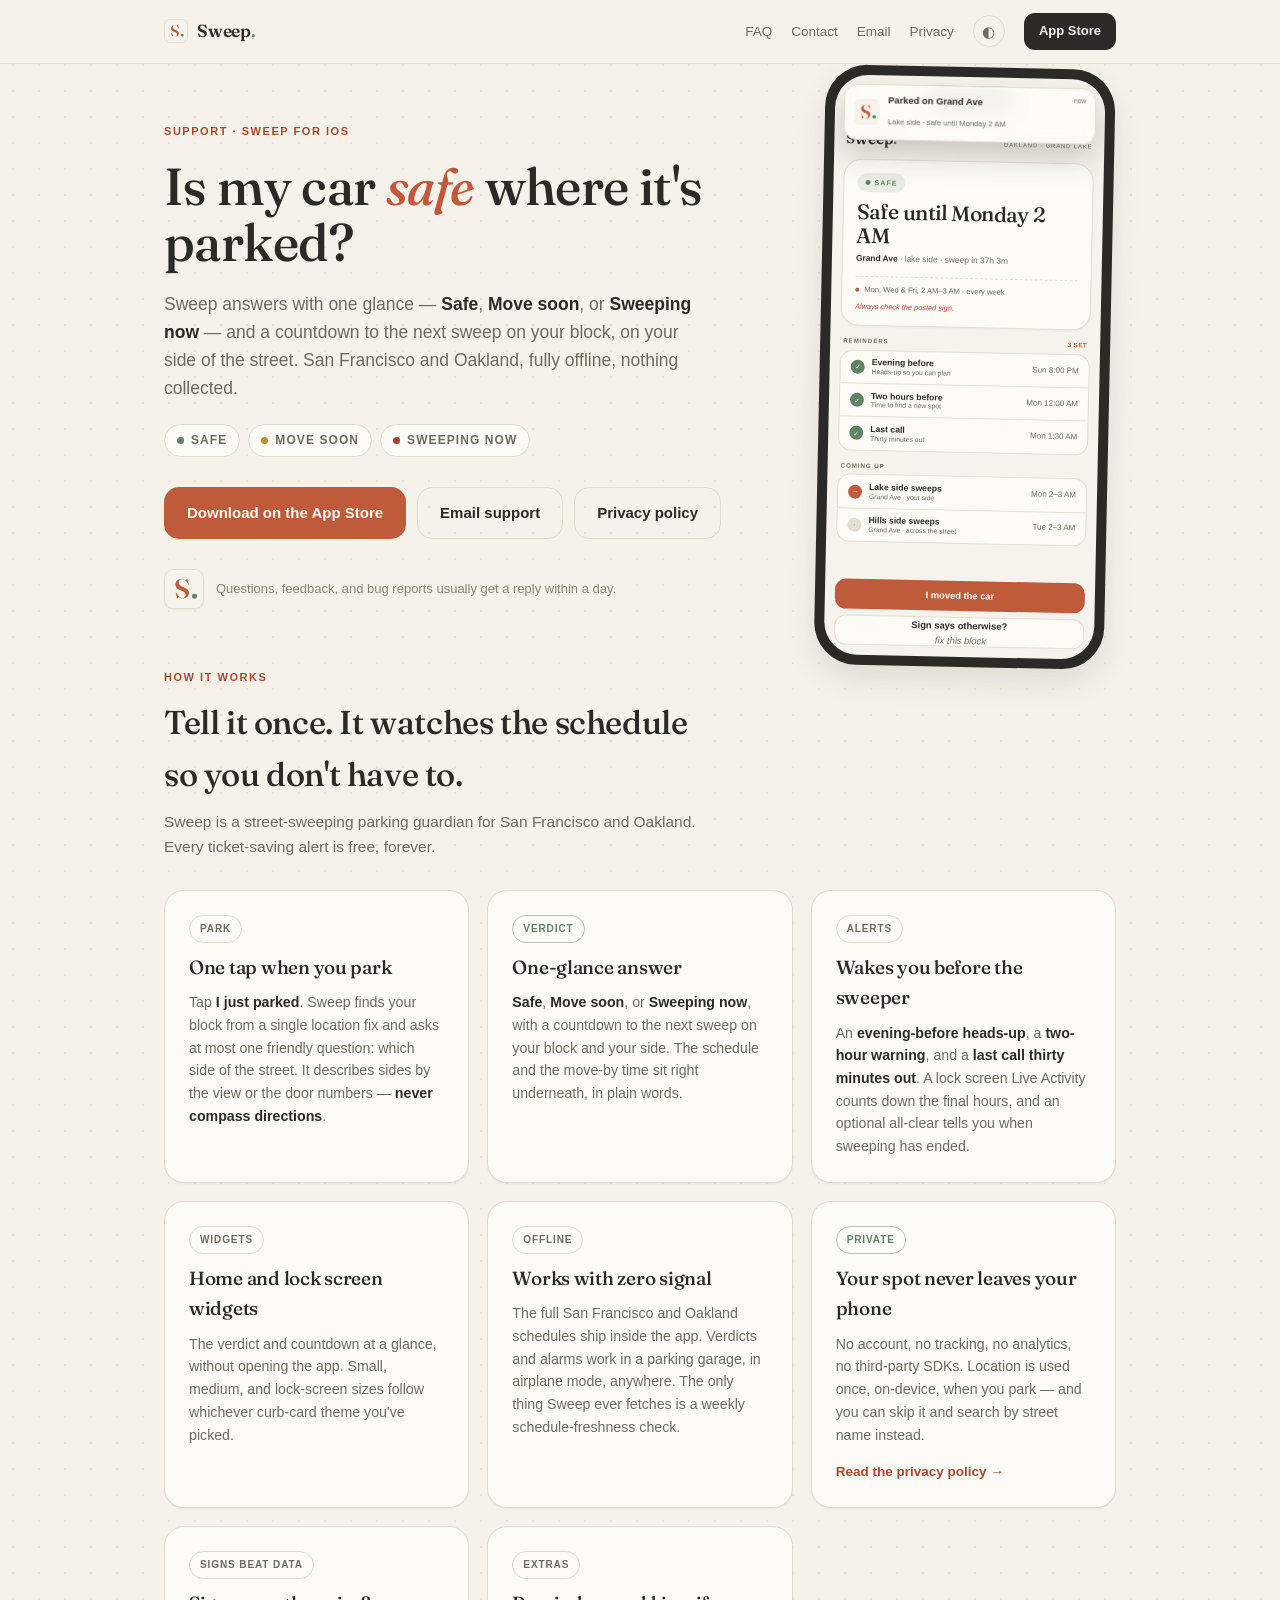
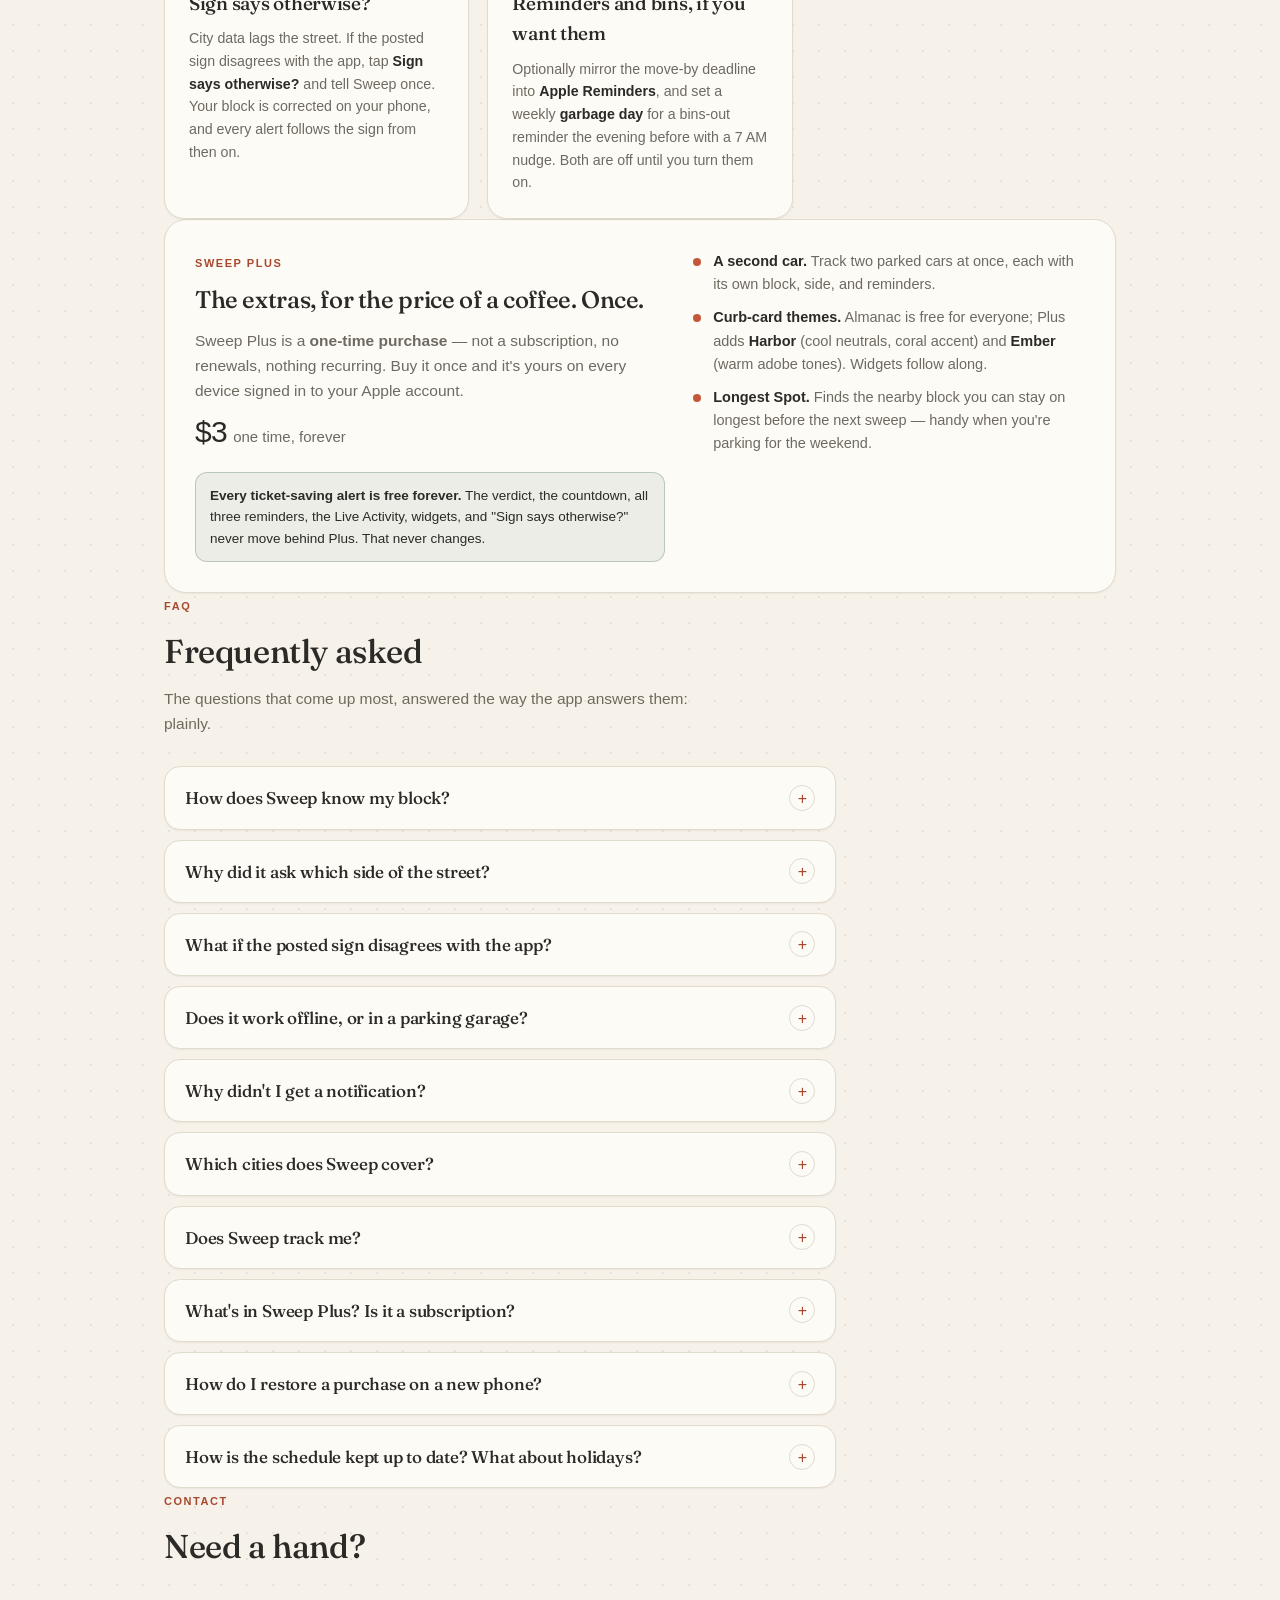
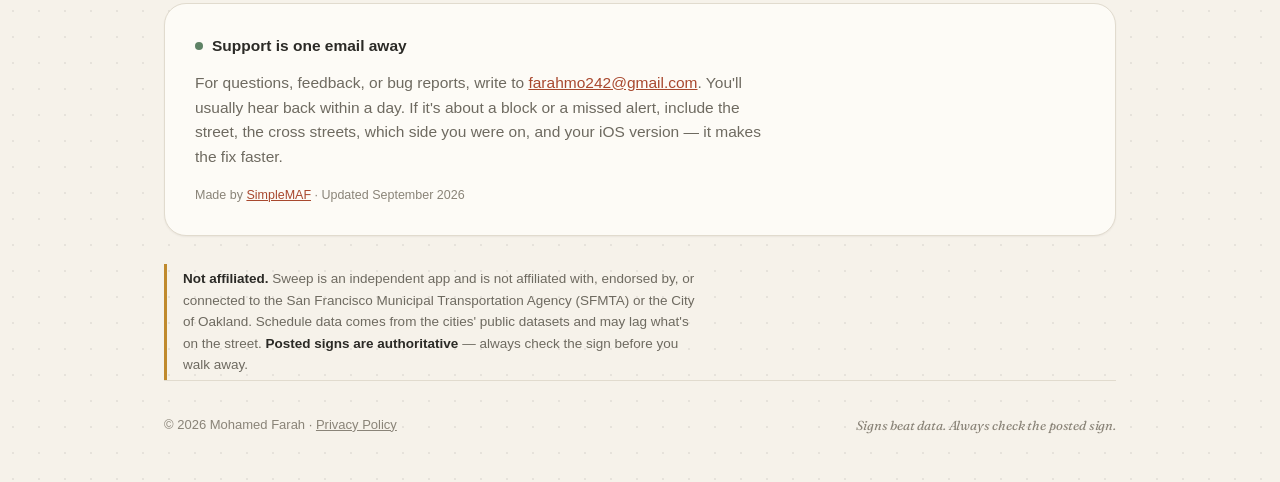
==== index.html @ 6b7958df "Sweep support + privacy site Co-Authored-By: Claude Fable 5.1 <noreply@anthropic.com>" ====
<!DOCTYPE html>
<html lang="en">
<head>
<meta charset="UTF-8">
<meta name="viewport" content="width=device-width, initial-scale=1.0">
<title>Sweep · Support</title>
<meta name="description" content="Support and FAQ for Sweep, the street-sweeping parking guardian for San Francisco and Oakland. One glance: Safe, Move soon, or Sweeping now. Fully offline, no data collected.">
<meta name="referrer" content="no-referrer">
<meta name="color-scheme" content="light dark">
<meta name="theme-color" content="#F6F2EA" media="(prefers-color-scheme: light)">
<meta name="theme-color" content="#1B1915" media="(prefers-color-scheme: dark)">
<meta property="og:title" content="Sweep · Support">
<meta property="og:description" content="Is my car safe where it's parked? Support and FAQ for the Sweep iOS app — street sweeping alarm for SF and Oakland.">
<meta property="og:type" content="website">
<link rel="icon" type="image/png" href="icon.png">
<link rel="apple-touch-icon" href="icon.png">
<link rel="preconnect" href="https://fonts.googleapis.com">
<link rel="preconnect" href="https://fonts.gstatic.com" crossorigin>
<link rel="stylesheet" href="https://fonts.googleapis.com/css2?family=Fraunces:ital,opsz,wght@0,9..144,400..600;1,9..144,400..600&display=swap">
<link rel="stylesheet" href="shared.css">
<link rel="stylesheet" href="phone.css">
<script src="shared.js" defer></script>
<script type="application/ld+json">
{
  "@context": "https://schema.org",
  "@type": "SoftwareApplication",
  "name": "Sweep — Street Sweeping Alarm",
  "applicationCategory": "NavigationApplication",
  "operatingSystem": "iOS",
  "offers": { "@type": "Offer", "price": "0", "priceCurrency": "USD" }
}
</script>
<!-- TODO: once the App Store listing is live, add its URL as "url" in the JSON-LD above
     and replace every href="#" marked data-todo="appstore" below. -->
</head>
<body>
<a class="skip" href="#faq">Skip to FAQ</a>
<nav aria-label="Site">
  <div class="nav-inner">
    <a class="nav-name serif" href="#top"><img src="icon.png" alt="" width="24" height="24"><span>Sweep<span class="dot">.</span></span></a>
    <div class="nav-links">
      <a href="#faq" class="collapse">FAQ</a>
      <a href="#contact" class="collapse">Contact</a>
      <a href="mailto:farahmo242@gmail.com" class="collapse">Email</a>
      <a href="privacy.html">Privacy</a>
      <button id="themeBtn" class="theme-btn" type="button" aria-label="Switch theme" title="Theme: follows your system"><span id="themeIcon" aria-hidden="true">◐</span></button>
      <!-- TODO: App Store URL not known yet -->
      <a class="nav-cta" href="#" data-todo="appstore" aria-disabled="true" title="App Store listing coming soon">App&nbsp;Store</a>
    </div>
  </div>
</nav>

<header class="wrap" id="top">
  <div class="hero-grid">
    <div>
      <span class="eyebrow">Support · Sweep for iOS</span>
      <h1 class="serif">Is my car <em>safe</em> where it's parked?</h1>
      <p class="lede">Sweep answers with one glance — <strong>Safe</strong>, <strong>Move soon</strong>, or <strong>Sweeping now</strong> — and a countdown to the next sweep on your block, on your side of the street. San Francisco and Oakland, fully offline, nothing collected.</p>
      <div class="verdicts" aria-label="The three verdicts">
        <span class="verdict safe">Safe</span>
        <span class="verdict soon">Move soon</span>
        <span class="verdict now">Sweeping now</span>
      </div>
      <div class="btn-row">
        <!-- TODO: App Store URL not known yet -->
        <a class="btn btn-clay" href="#" data-todo="appstore" aria-disabled="true" title="App Store listing coming soon">Download on the App&nbsp;Store</a>
        <a class="btn btn-ghost" href="mailto:farahmo242@gmail.com">Email support</a>
        <a class="btn btn-ghost" href="privacy.html">Privacy policy</a>
      </div>
      <div class="hero-note">
        <img src="icon.png" alt="Sweep app icon" width="40" height="40">
        <span>Questions, feedback, and bug reports usually get a reply within a day.</span>
      </div>
    </div>
    <div class="phone-slot">
      <div class="phone" aria-hidden="true">
        <div class="phone-notch"></div>
        <div class="phone-screen">
          <div class="sw-notif">
            <img src="icon.png" alt="" width="26" height="26">
            <div><b>Parked on Grand Ave</b><span>Lake side · safe until Monday 2 AM</span></div>
            <em>now</em>
          </div>

          <div class="sw-top">
            <b class="serif">Sweep<i>.</i></b>
            <span>OAKLAND · GRAND LAKE</span>
          </div>

          <div class="sw-card">
            <span class="sw-pill"><i></i>SAFE</span>
            <b class="serif sw-headline">Safe until Monday 2 AM</b>
            <span class="sw-where"><b>Grand Ave</b> · lake side · sweep in <span id="swCountdown">37h 3m</span></span>
            <span class="sw-sched">Mon, Wed &amp; Fri, 2 AM–3 AM · every week</span>
            <span class="sw-note">Always check the posted sign.</span>
          </div>

          <div class="sw-section">
            <div class="sw-section-head"><span>REMINDERS</span><em>3 SET</em></div>
            <div class="sw-rows">
              <div class="sw-row"><i class="sw-ic">✓</i><div class="sw-txt"><b>Evening before</b><span>Heads-up so you can plan</span></div><span class="sw-when">Sun 8:00 PM</span></div>
              <div class="sw-row"><i class="sw-ic">✓</i><div class="sw-txt"><b>Two hours before</b><span>Time to find a new spot</span></div><span class="sw-when">Mon 12:00 AM</span></div>
              <div class="sw-row"><i class="sw-ic">✓</i><div class="sw-txt"><b>Last call</b><span>Thirty minutes out</span></div><span class="sw-when">Mon 1:30 AM</span></div>
            </div>
          </div>

          <div class="sw-section">
            <div class="sw-section-head"><span>COMING UP</span></div>
            <div class="sw-rows">
              <div class="sw-row"><i class="sw-ic next">→</i><div class="sw-txt"><b>Lake side sweeps</b><span>Grand Ave · your side</span></div><span class="sw-when">Mon 2–3 AM</span></div>
              <div class="sw-row"><i class="sw-ic soft">·</i><div class="sw-txt"><b>Hills side sweeps</b><span>Grand Ave · across the street</span></div><span class="sw-when">Tue 2–3 AM</span></div>
            </div>
          </div>

          <div class="sw-actions">
            <span class="sw-btn fill">I moved the car</span>
            <span class="sw-btn ghost">Sign says otherwise?<i>fix this block</i></span>
          </div>
        </div>
      </div>
    </div>
  </div>
</header>

<!-- ================= FEATURES ================= -->
<section id="features" class="wrap">
  <div class="section-head" data-reveal>
    <span class="eyebrow">How it works</span>
    <h2 class="serif">Tell it once. It watches the schedule so you don't have to.</h2>
    <p>Sweep is a street-sweeping parking guardian for San Francisco and Oakland. Every ticket-saving alert is free, forever.</p>
  </div>
  <div class="grid" data-reveal-group>
    <div class="card">
      <span class="chip">Park</span>
      <h3 class="serif">One tap when you park</h3>
      <p>Tap <b>I just parked</b>. Sweep finds your block from a single location fix and asks at most one friendly question: which side of the street. It describes sides by the view or the door numbers — <b>never compass directions</b>.</p>
    </div>
    <div class="card">
      <span class="chip safe">Verdict</span>
      <h3 class="serif">One-glance answer</h3>
      <p><b>Safe</b>, <b>Move soon</b>, or <b>Sweeping now</b>, with a countdown to the next sweep on your block and your side. The schedule and the move-by time sit right underneath, in plain words.</p>
    </div>
    <div class="card">
      <span class="chip">Alerts</span>
      <h3 class="serif">Wakes you before the sweeper</h3>
      <p>An <b>evening-before heads-up</b>, a <b>two-hour warning</b>, and a <b>last call thirty minutes out</b>. A lock screen Live Activity counts down the final hours, and an optional all-clear tells you when sweeping has ended.</p>
    </div>
    <div class="card">
      <span class="chip">Widgets</span>
      <h3 class="serif">Home and lock screen widgets</h3>
      <p>The verdict and countdown at a glance, without opening the app. Small, medium, and lock-screen sizes follow whichever curb-card theme you've picked.</p>
    </div>
    <div class="card">
      <span class="chip">Offline</span>
      <h3 class="serif">Works with zero signal</h3>
      <p>The full San Francisco and Oakland schedules ship inside the app. Verdicts and alarms work in a parking garage, in airplane mode, anywhere. The only thing Sweep ever fetches is a weekly schedule-freshness check.</p>
    </div>
    <div class="card">
      <span class="chip safe">Private</span>
      <h3 class="serif">Your spot never leaves your phone</h3>
      <p>No account, no tracking, no analytics, no third-party SDKs. Location is used once, on-device, when you park — and you can skip it and search by street name instead.</p>
      <a class="applink" href="privacy.html">Read the privacy policy →</a>
    </div>
    <div class="card">
      <span class="chip">Signs beat data</span>
      <h3 class="serif">Sign says otherwise?</h3>
      <p>City data lags the street. If the posted sign disagrees with the app, tap <b>Sign says otherwise?</b> and tell Sweep once. Your block is corrected on your phone, and every alert follows the sign from then on.</p>
    </div>
    <div class="card">
      <span class="chip">Extras</span>
      <h3 class="serif">Reminders and bins, if you want them</h3>
      <p>Optionally mirror the move-by deadline into <b>Apple Reminders</b>, and set a weekly <b>garbage day</b> for a bins-out reminder the evening before with a 7 AM nudge. Both are off until you turn them on.</p>
    </div>
  </div>
</section>

<!-- ================= PLUS ================= -->
<section id="plus" class="wrap">
  <div class="panel plus" data-reveal>
    <div>
      <span class="eyebrow">Sweep Plus</span>
      <h3 class="serif">The extras, for the price of a coffee. Once.</h3>
      <p>Sweep Plus is a <b>one-time purchase</b> — not a subscription, no renewals, nothing recurring. Buy it once and it's yours on every device signed in to your Apple account.</p>
      <p class="price"><b>$3</b> one time, forever</p>
      <div class="free-note"><b>Every ticket-saving alert is free forever.</b> The verdict, the countdown, all three reminders, the Live Activity, widgets, and "Sign says otherwise?" never move behind Plus. That never changes.</div>
    </div>
    <ul>
      <li><span><b>A second car.</b> Track two parked cars at once, each with its own block, side, and reminders.</span></li>
      <li><span><b>Curb-card themes.</b> Almanac is free for everyone; Plus adds <b>Harbor</b> (cool neutrals, coral accent) and <b>Ember</b> (warm adobe tones). Widgets follow along.</span></li>
      <li><span><b>Longest Spot.</b> Finds the nearby block you can stay on longest before the next sweep — handy when you're parking for the weekend.</span></li>
    </ul>
  </div>
</section>

<!-- ================= FAQ ================= -->
<section id="faq" class="wrap">
  <div class="section-head" data-reveal>
    <span class="eyebrow">FAQ</span>
    <h2 class="serif">Frequently asked</h2>
    <p>The questions that come up most, answered the way the app answers them: plainly.</p>
  </div>
  <div class="faq-list" data-reveal-group>
    <details>
      <summary class="serif">How does Sweep know my block?</summary>
      <div class="answer">
        <p>When you tap <b>I just parked</b>, Sweep takes a single location fix and matches it against the city's street-sweeping map, which ships inside the app. It snaps you to the nearest block segment and works out which curb you're on. Nothing is sent anywhere; the matching happens on your phone.</p>
        <p>GPS can drift indoors or when Precise Location is off. If the block Sweep picked looks wrong, tap it to search by street name and door number instead — for example, <i>1935 Lakeshore Ave</i>.</p>
      </div>
    </details>
    <details>
      <summary class="serif">Why did it ask which side of the street?</summary>
      <div class="answer">
        <p>Because the two sides of a block often sweep on different days, and a location fix can't reliably tell a curb from the one across the street. When the sides differ, Sweep asks once — and it describes them by what you can see or by the door numbers ("Lake side · theater marquee up the street", "odd numbers"), never by compass directions. If both sides share a schedule, it doesn't ask at all.</p>
      </div>
    </details>
    <details>
      <summary class="serif">What if the posted sign disagrees with the app?</summary>
      <div class="answer">
        <p><b>Trust the sign.</b> Signs are what enforcement goes by, and they can change faster than the city's published data. Then tell Sweep: tap <b>Sign says otherwise?</b> on the verdict card, enter what the sign says, and <b>Save what the sign says</b>. Your block is corrected on your phone, alerts are rescheduled to match, and the correction sticks the next time you park there.</p>
        <p>If you can, email a photo of the sign and the cross streets to <a href="mailto:farahmo242@gmail.com">farahmo242@gmail.com</a> so the underlying data can be checked too.</p>
      </div>
    </details>
    <details>
      <summary class="serif">Does it work offline, or in a parking garage?</summary>
      <div class="answer">
        <p>Yes. The complete San Francisco and Oakland schedules are inside the app, and every verdict, countdown, and reminder is computed and scheduled locally. Airplane mode, no signal, underground — all fine. The one thing that needs a connection is finding your block from GPS, and a garage can defeat that; use the street-name search instead.</p>
      </div>
    </details>
    <details>
      <summary class="serif">Why didn't I get a notification?</summary>
      <div class="answer">
        <p>A few things to check, in order:</p>
        <ul>
          <li><b>Permission.</b> In iOS Settings → Notifications → Sweep, make sure Allow Notifications is on and alerts are set to show on the lock screen.</li>
          <li><b>Time Sensitive.</b> Sweep's warnings are marked Time Sensitive so they can break through Focus modes. That switch lives in the same Settings screen; if it's off, a Sleep or Do Not Disturb Focus will hold the alert until the Focus ends — which for a 2 AM sweep is too late.</li>
          <li><b>Focus modes.</b> If Time Sensitive is off and you'd rather keep it that way, add Sweep to the allowed apps of your Sleep Focus.</li>
          <li><b>The reminder itself.</b> In Sweep → Settings → Reminders, each alert (evening before, two hours, thirty minutes, all clear) has its own toggle.</li>
          <li><b>You moved the car.</b> Tapping <b>I moved the car</b> cancels every pending alert for that spot, as it should.</li>
        </ul>
        <p>If all of that looks right and an alert still didn't fire, email the date, the block, and your iOS version — that combination usually pins it down.</p>
      </div>
    </details>
    <details>
      <summary class="serif">Which cities does Sweep cover?</summary>
      <div class="answer">
        <p><b>San Francisco</b> (SFMTA street-sweeping schedule data) and <b>Oakland</b> (City of Oakland GIS). Switch cities in Sweep → Settings → City; switching clears the current parked spot. Other Bay Area cities publish their sweeping data in very different shapes, so they're evaluated one at a time — if you'd like yours next, say so by email.</p>
      </div>
    </details>
    <details>
      <summary class="serif">Does Sweep track me?</summary>
      <div class="answer">
        <p>No. Location is read once, when you park, and only to find the block. Sweep doesn't run location in the background, keeps no history, and has no account, analytics, or third-party SDKs. The only network request the app ever makes is a weekly check for a fresher schedule file — a request that carries no identifier and no location. Your parked spot never leaves the phone.</p>
        <a class="applink" href="privacy.html">Read the full privacy policy →</a>
      </div>
    </details>
    <details>
      <summary class="serif">What's in Sweep Plus? Is it a subscription?</summary>
      <div class="answer">
        <p><b>Not a subscription.</b> Sweep Plus is a single $3 purchase that unlocks a second car, the Harbor and Ember curb-card themes, and Longest Spot. Everything that saves you a ticket — the verdict, the countdown, all reminders, the Live Activity, widgets, and sign corrections — is free for everyone and always will be.</p>
      </div>
    </details>
    <details>
      <summary class="serif">How do I restore a purchase on a new phone?</summary>
      <div class="answer">
        <p>Sign in to the same Apple account you bought Plus with, then open Sweep → Settings → Sweep Plus → <b>Restore purchases</b>. Apple confirms the purchase and Plus unlocks on the spot. Because it's a non-consumable purchase, it also works on any other device on the same Apple account, including with Family Sharing if you've enabled it for the app.</p>
      </div>
    </details>
    <details>
      <summary class="serif">How is the schedule kept up to date? What about holidays?</summary>
      <div class="answer">
        <p>The schedules are rebuilt from the cities' published data every week. Sweep checks about once a week for a fresher copy, downloads it in the background, verifies it, and reschedules your reminders if anything changed. You can see the date of the data you're running under Sweep → Settings → About the data.</p>
        <p><b>Holidays</b> are handled per city, because the rules differ: San Francisco suspends sweeping only on New Year's Day, Thanksgiving, and Christmas, while Oakland suspends on all observed city holidays. Sweep folds those into the countdown so a holiday week doesn't wake you for a sweep that isn't happening. Holiday calendars are reviewed yearly — and as always, the posted sign and any temporary "no parking" notices win.</p>
      </div>
    </details>
  </div>
</section>

<!-- ================= CONTACT ================= -->
<section id="contact" class="wrap">
  <div class="section-head" data-reveal>
    <span class="eyebrow">Contact</span>
    <h2 class="serif">Need a hand?</h2>
  </div>
  <div class="panel" data-reveal>
    <p><span class="pulse"></span><b>Support is one email away</b></p>
    <p style="color:var(--ink2); max-width:68ch; margin-top:12px">For questions, feedback, or bug reports, write to <a href="mailto:farahmo242@gmail.com">farahmo242@gmail.com</a>. You'll usually hear back within a day. If it's about a block or a missed alert, include the street, the cross streets, which side you were on, and your iOS version — it makes the fix faster.</p>
    <p class="stamp">Made by <a href="https://simplemaf.com">SimpleMAF</a> · Updated September 2026</p>
  </div>
  <div class="disclaimer" data-reveal style="margin-top:28px">
    <b>Not affiliated.</b> Sweep is an independent app and is not affiliated with, endorsed by, or connected to the San Francisco Municipal Transportation Agency (SFMTA) or the City of Oakland. Schedule data comes from the cities' public datasets and may lag what's on the street. <b>Posted signs are authoritative</b> — always check the sign before you walk away.
  </div>
</section>

<div class="wrap">
  <footer>
    <span>© 2026 Mohamed Farah · <a href="privacy.html">Privacy Policy</a></span>
    <span class="serif" style="font-style:italic">Signs beat data. Always check the posted sign.</span>
  </footer>
</div>
</body>
</html>
---- shared.css ----
/* ==========================================================
   Sweep support site — design tokens lifted from the app's
   Almanac theme (SweepTheme.swift / Tokens.swift).
   clay = sole accent, safe = sage green, amber = move soon,
   rust = sweeping now. Display face is Fraunces, like the app.
   ========================================================== */
:root, :root[data-theme="light"] {
  --paper:       #F6F2EA;
  --paper-deep:  #EEE8DC;
  --card:        #FDFBF6;
  --well:        #F0EBE1;
  --well-warm:   #E9E2D4;
  --ink:         #2B2A26;
  --ink2:        #6E6A60;
  --ink3:        #8A8478;
  --hairline:    #E1DBCE;
  --clay:        #C4573A;
  --clay-fill:   #BF5B3B;
  --clay-deep:   #A8482E;
  --safe:        #5E8265;
  --amber:       #C08A2D;
  --rust:        #A8402F;
  --on-clay:     #FFF8F2;
  --shadow:      0 1px 2px rgba(43,42,38,.06);
  --shadow-lift: 0 14px 30px rgba(43,42,38,.11);
}
@media (prefers-color-scheme: dark) {
  :root:not([data-theme="light"]) {
    --paper:       #1B1915;
    --paper-deep:  #14120F;
    --card:        #26221B;
    --well:        #211E18;
    --well-warm:   #2E2921;
    --ink:         #EAE4D6;
    --ink2:        #A69E8E;
    --ink3:        #8C8476;
    --hairline:    #3B362C;
    --clay:        #D1704E;
    --clay-fill:   #C9684A;
    --clay-deep:   #E08A6A;
    --safe:        #83AC8A;
    --amber:       #D5A34A;
    --rust:        #CE5B47;
    --on-clay:     #1B1915;
    --shadow:      0 1px 2px rgba(0,0,0,.3);
    --shadow-lift: 0 18px 34px rgba(0,0,0,.4);
  }
}
:root[data-theme="dark"] {
  --paper:       #1B1915;
  --paper-deep:  #14120F;
  --card:        #26221B;
  --well:        #211E18;
  --well-warm:   #2E2921;
  --ink:         #EAE4D6;
  --ink2:        #A69E8E;
  --ink3:        #8C8476;
  --hairline:    #3B362C;
  --clay:        #D1704E;
  --clay-fill:   #C9684A;
  --clay-deep:   #E08A6A;
  --safe:        #83AC8A;
  --amber:       #D5A34A;
  --rust:        #CE5B47;
  --on-clay:     #1B1915;
  --shadow:      0 1px 2px rgba(0,0,0,.3);
  --shadow-lift: 0 18px 34px rgba(0,0,0,.4);
}

*, *::before, *::after { margin: 0; padding: 0; box-sizing: border-box; }
[hidden] { display: none !important; }
html { scroll-behavior: smooth; -webkit-text-size-adjust: 100%; scroll-padding-top: 74px; }
body {
  background: var(--paper); color: var(--ink);
  background-image: radial-gradient(color-mix(in srgb, var(--ink) 8%, transparent) 1px, transparent 1.4px);
  background-size: 26px 26px;
  font-family: -apple-system, BlinkMacSystemFont, "SF Pro Text", "Segoe UI", Roboto, sans-serif;
  font-size: 15.5px; line-height: 1.6;
  -webkit-font-smoothing: antialiased; overflow-x: hidden;
}
.serif {
  font-family: "Fraunces", "Iowan Old Style", "New York", ui-serif, Georgia, "Times New Roman", serif;
  font-optical-sizing: auto;
  letter-spacing: -0.012em;
}
.mono {
  font-family: ui-monospace, "SF Mono", SFMono-Regular, Menlo, Consolas, monospace;
  font-size: .88em; letter-spacing: -0.01em;
}
.wrap { max-width: 1000px; margin: 0 auto; padding: 0 24px; }
a { color: inherit; }
img { max-width: 100%; display: block; }
:focus-visible { outline: 2px solid var(--clay); outline-offset: 3px; border-radius: 6px; }
.skip {
  position: absolute; left: 12px; top: -60px; z-index: 100;
  background: var(--ink); color: var(--paper); padding: 8px 14px;
  border-radius: 10px; font-size: 13.5px; text-decoration: none;
}
.skip:focus { top: 12px; }

.eyebrow {
  display: inline-block; font-size: 11px; font-weight: 600;
  letter-spacing: .14em; text-transform: uppercase; color: var(--clay-deep);
}

/* ================= Nav ================= */
nav {
  position: sticky; top: 0; z-index: 60;
  background: color-mix(in srgb, var(--paper) 86%, transparent);
  backdrop-filter: saturate(180%) blur(14px);
  -webkit-backdrop-filter: saturate(180%) blur(14px);
  border-bottom: 1px solid var(--hairline);
}
.nav-inner {
  display: flex; align-items: center; justify-content: space-between; gap: 16px;
  max-width: 1000px; margin: 0 auto; padding: 13px 24px;
}
.nav-name {
  display: inline-flex; align-items: center; gap: 9px;
  font-weight: 600; font-size: 17.5px; text-decoration: none; white-space: nowrap;
}
.nav-name img { width: 24px; height: 24px; border-radius: 6px; border: 1px solid var(--hairline); }
.nav-name .dot { color: var(--safe); }
.nav-links { display: flex; gap: 19px; align-items: center; }
.nav-links a {
  text-decoration: none; font-size: 13.5px; color: var(--ink2);
  transition: color .2s ease; white-space: nowrap;
}
.nav-links a:hover { color: var(--clay-deep); }
.nav-cta {
  font-size: 13px !important; font-weight: 600;
  color: var(--paper) !important; background: var(--ink);
  padding: 8px 15px; border-radius: 11px;
}
.nav-cta:hover { color: var(--paper) !important; opacity: .88; }
.theme-btn {
  display: grid; place-items: center;
  width: 32px; height: 32px; padding: 0; flex-shrink: 0;
  font-family: inherit; font-size: 15px; line-height: 1; cursor: pointer;
  color: var(--ink2); background: transparent;
  border: 1px solid var(--hairline); border-radius: 999px;
  transition: color .2s ease, border-color .2s ease;
}
.theme-btn:hover { color: var(--clay-deep); border-color: var(--ink3); }
@media (max-width: 640px) { .nav-links a.collapse { display: none; } }
@media (max-width: 480px) {
  .nav-inner { padding: 11px 14px; gap: 8px; }
  .nav-links { gap: 11px; }
  .nav-name { font-size: 15.5px; }
  .nav-cta { padding: 7px 12px; }
}

/* ================= Hero ================= */
header { padding: 64px 0 56px; }
h1 {
  font-size: clamp(33px, 5.6vw, 52px);
  font-weight: 500; line-height: 1.07; letter-spacing: -0.022em;
  margin: 16px 0 20px; max-width: 20ch;
}
h1 em { font-style: italic; color: var(--clay); }
.lede { font-size: 17.5px; color: var(--ink2); max-width: 56ch; }
.lede strong { color: var(--ink); font-weight: 600; }
.btn-row { display: flex; gap: 11px; flex-wrap: wrap; margin-top: 30px; }
.btn {
  display: inline-flex; align-items: center; justify-content: center; gap: 8px;
  padding: 13px 22px; border-radius: 15px;
  font-size: 15px; font-weight: 600; text-decoration: none;
  border: 1px solid transparent; cursor: pointer; font-family: inherit;
  transition: transform .18s ease, opacity .18s ease, border-color .18s ease;
}
.btn:active { transform: scale(.975); }
.btn-primary { background: var(--ink); color: var(--paper); }
.btn-primary:hover { opacity: .89; }
.btn-clay { background: var(--clay-fill); color: var(--on-clay); }
.btn-clay:hover { opacity: .91; }
.btn-ghost { border-color: var(--hairline); color: var(--ink); background: transparent; }
.btn-ghost:hover { border-color: var(--ink3); }
.btn-sm { padding: 10px 17px; font-size: 13.5px; border-radius: 12px; }
@media (max-width: 480px) { .btn-row .btn { flex: 1 1 100%; } }

.hero-note { display: flex; align-items: center; gap: 12px; margin-top: 30px; }
.hero-note img {
  width: 40px; height: 40px; border-radius: 9.5px;
  border: 1px solid var(--hairline); box-shadow: var(--shadow);
}
.hero-note span { font-size: 13px; color: var(--ink3); }

/* verdict legend under the lede */
.verdicts { display: flex; flex-wrap: wrap; gap: 8px; margin-top: 22px; }
.verdict {
  display: inline-flex; align-items: center; gap: 7px;
  font-size: 12px; font-weight: 700; letter-spacing: .09em; text-transform: uppercase;
  padding: 6px 12px; border-radius: 999px;
  border: 1px solid var(--hairline); background: var(--card); color: var(--ink2);
}
.verdict::before { content: ""; width: 7px; height: 7px; border-radius: 50%; background: var(--c, var(--ink3)); }
.verdict.safe { --c: var(--safe); }
.verdict.soon { --c: var(--amber); }
.verdict.now  { --c: var(--rust); }

/* ================= Sections ================= */
section { padding: 0 0 84px; scroll-margin-top: 68px; }
.section-head { margin-bottom: 30px; max-width: 64ch; }
h2 { font-size: clamp(25px, 3.7vw, 33px); font-weight: 500; letter-spacing: -0.018em; margin-top: 7px; }
.section-head p { color: var(--ink2); margin-top: 9px; }

/* ================= Cards ================= */
.grid { display: grid; grid-template-columns: repeat(auto-fit, minmax(288px, 1fr)); gap: 18px; }
.card {
  background: var(--card); border: 1px solid var(--hairline);
  border-radius: 20px; padding: 24px; box-shadow: var(--shadow);
  display: flex; flex-direction: column; gap: 9px;
  transition: transform .25s ease, box-shadow .25s ease;
}
.card:hover { transform: translateY(-3px); box-shadow: var(--shadow-lift); }
.card h3 { font-size: 19px; font-weight: 500; letter-spacing: -0.014em; }
.card p { font-size: 14.2px; color: var(--ink2); flex: 1; }
.card p b, .card p strong { color: var(--ink); font-weight: 600; }
.card .applink {
  font-size: 13.5px; font-weight: 600; color: var(--clay-deep);
  text-decoration: none; margin-top: 6px; display: inline-block;
}
.card .applink:hover { text-decoration: underline; }
.chip {
  font-size: 10px; font-weight: 700; letter-spacing: .09em; text-transform: uppercase;
  padding: 5px 10px; border-radius: 999px; align-self: flex-start;
  border: 1px solid var(--hairline); color: var(--ink2); white-space: nowrap;
}
.chip.safe { color: var(--safe); border-color: color-mix(in srgb, var(--safe) 45%, transparent); }
.chip.clay { color: var(--clay-deep); border-color: color-mix(in srgb, var(--clay) 45%, transparent); }

/* ================= FAQ (disclosure list) ================= */
.faq-list { display: flex; flex-direction: column; gap: 10px; max-width: 78ch; }
.faq-list details {
  background: var(--card); border: 1px solid var(--hairline);
  border-radius: 16px; box-shadow: var(--shadow);
}
.faq-list details[open] { box-shadow: var(--shadow-lift); }
.faq-list summary {
  list-style: none; cursor: pointer; display: flex; align-items: center; gap: 14px;
  padding: 17px 20px; font-size: 17px; font-weight: 500; letter-spacing: -0.012em;
}
.faq-list summary::-webkit-details-marker { display: none; }
.faq-list summary::after {
  content: "+"; margin-left: auto; flex-shrink: 0;
  width: 26px; height: 26px; border-radius: 50%; display: grid; place-items: center;
  border: 1px solid var(--hairline); color: var(--clay-deep);
  font-family: -apple-system, BlinkMacSystemFont, sans-serif; font-size: 16px; font-weight: 500;
  transition: transform .25s ease;
}
.faq-list details[open] summary::after { transform: rotate(45deg); }
.faq-list summary:hover { color: var(--clay-deep); }
.faq-list summary:focus-visible { outline-offset: -3px; border-radius: 16px; }
.faq-list .answer { padding: 0 20px 20px; color: var(--ink2); font-size: 14.6px; }
.faq-list .answer p + p { margin-top: 10px; }
.faq-list .answer b, .faq-list .answer strong { color: var(--ink); font-weight: 600; }
.faq-list .answer a { color: var(--clay-deep); text-decoration: none; }
.faq-list .answer a:hover { text-decoration: underline; }
.faq-list .answer .applink {
  display: inline-block; margin-top: 10px; font-size: 13.5px; font-weight: 600; color: var(--clay-deep);
}
.faq-list .answer ul { padding-left: 20px; margin-top: 8px; }
.faq-list .answer li + li { margin-top: 4px; }

/* ================= Panel ================= */
.panel {
  background: var(--card); border: 1px solid var(--hairline);
  border-radius: 22px; padding: 30px; box-shadow: var(--shadow);
}
.panel a { color: var(--clay-deep); }
.pulse {
  display: inline-block; width: 8px; height: 8px; border-radius: 50%;
  background: var(--safe); margin-right: 9px; vertical-align: 1px;
  animation: breathe 4s ease-in-out infinite;
}
@keyframes breathe { 0%,100% { opacity: 1 } 50% { opacity: .3 } }
.stamp { margin-top: 15px; font-size: 12.5px; color: var(--ink3); }
.stamp a { color: var(--clay-deep); }

/* Plus panel */
.plus { display: grid; grid-template-columns: 1.2fr 1fr; gap: 28px; align-items: start; }
.plus h3 { font-size: 24px; font-weight: 500; letter-spacing: -0.016em; margin: 6px 0 10px; }
.plus p { color: var(--ink2); }
.plus ul { list-style: none; display: flex; flex-direction: column; gap: 10px; }
.plus li { display: flex; gap: 12px; align-items: flex-start; font-size: 14.5px; color: var(--ink2); }
.plus li b { color: var(--ink); font-weight: 600; }
.plus li::before {
  content: ""; flex-shrink: 0; width: 8px; height: 8px; border-radius: 50%;
  background: var(--clay); margin-top: 8px;
}
.price {
  display: inline-flex; align-items: baseline; gap: 6px; margin-top: 4px;
  font-size: 15px; color: var(--ink2);
}
.price b { font-size: 30px; font-weight: 500; color: var(--ink); letter-spacing: -0.02em; }
.free-note {
  margin-top: 16px; padding: 12px 14px; border-radius: 12px;
  background: color-mix(in srgb, var(--safe) 11%, transparent);
  border: 1px solid color-mix(in srgb, var(--safe) 35%, transparent);
  font-size: 13.5px; color: var(--ink);
}
@media (max-width: 720px) { .plus { grid-template-columns: 1fr; } }

/* disclaimer strip */
.disclaimer {
  border-left: 3px solid var(--amber); padding: 4px 0 4px 16px;
  font-size: 13.5px; color: var(--ink2); max-width: 72ch;
}
.disclaimer b { color: var(--ink); }

/* ================= Prose (privacy page) ================= */
.prose { max-width: 68ch; }
.prose h2 { font-size: 21px; margin: 34px 0 10px; }
.prose p, .prose li { color: var(--ink2); margin-bottom: 14px; }
.prose p b, .prose p strong { color: var(--ink); }
.prose ul { padding-left: 22px; }
.prose a { color: var(--clay-deep); text-decoration: none; }
.prose a:hover { text-decoration: underline; }
.updated { color: var(--ink3); font-size: 13px; margin-bottom: 26px; }
.summary-box {
  background: var(--card); border: 1px solid var(--hairline); border-radius: 18px;
  padding: 20px 22px; margin-top: 8px; box-shadow: var(--shadow);
}
.summary-box ul { list-style: none; padding: 0; display: grid; gap: 8px; }
.summary-box li { display: flex; gap: 10px; align-items: flex-start; margin: 0; font-size: 14.5px; }
.summary-box li::before { content: "✓"; color: var(--safe); font-weight: 700; flex-shrink: 0; }

/* ================= Footer ================= */
footer {
  border-top: 1px solid var(--hairline); padding: 34px 0 46px;
  display: flex; justify-content: space-between; align-items: center;
  gap: 12px; flex-wrap: wrap; font-size: 13px; color: var(--ink3);
}
footer a { color: var(--ink3); }
footer a:hover { color: var(--clay-deep); }

/* ================= Hero entrance ================= */
@keyframes rise { from { opacity: 0; transform: translateY(24px); } }
html.js header .eyebrow   { animation: rise .7s cubic-bezier(.16,1,.3,1) backwards .05s; }
html.js header h1         { animation: rise .8s cubic-bezier(.16,1,.3,1) backwards .14s; }
html.js header .lede      { animation: rise .8s cubic-bezier(.16,1,.3,1) backwards .24s; }
html.js header .verdicts  { animation: rise .8s cubic-bezier(.16,1,.3,1) backwards .3s; }
html.js header .btn-row   { animation: rise .8s cubic-bezier(.16,1,.3,1) backwards .34s; }
html.js header .hero-note { animation: rise .8s cubic-bezier(.16,1,.3,1) backwards .44s; }
html.js header .phone-slot{ animation: rise .9s cubic-bezier(.16,1,.3,1) backwards .3s; }
@media (prefers-reduced-motion: reduce) { html.js header * { animation: none !important; } }

/* ================= Scroll reveals ================= */
html.js [data-reveal] {
  opacity: 0; transform: translateY(26px);
  transition: opacity .8s cubic-bezier(.16, 1, .3, 1) var(--reveal-delay, 0ms),
              transform .8s cubic-bezier(.16, 1, .3, 1) var(--reveal-delay, 0ms);
}
html.js [data-reveal].in { opacity: 1; transform: none; }
@media (prefers-reduced-motion: reduce) {
  html.js [data-reveal] { opacity: 1; transform: none; transition: none; }
  html { scroll-behavior: auto; }
  *, *::before, *::after { animation-duration: .001ms !important; transition-duration: .001ms !important; }
}

@media (max-width: 560px) {
  header { padding: 48px 0 40px; }
  section { padding: 0 0 64px; }
}
---- phone.css ----
/* ==========================================================
   The Sweep phone: the verdict card from the App Store shot,
   laid out at a fixed 290x600 design size and scaled to its
   slot via --phone-scale (set by JS). Always the app's own
   Almanac palette, independent of the site theme.
   ========================================================== */
.phone-slot {
  position: relative; justify-self: end;
  width: calc(290px * var(--phone-scale, 1));
  height: calc(600px * var(--phone-scale, 1));
}
.phone {
  width: 290px; height: 600px; position: absolute; top: 0; left: 0;
  transform: scale(var(--phone-scale, 1)) rotate(1.2deg);
  transform-origin: top left;
  background: #2C2A25; border-radius: 42px; padding: 10px;
  box-shadow: var(--shadow-lift);
}
.phone-notch {
  position: absolute; top: 22px; left: 50%; transform: translateX(-50%);
  width: 84px; height: 24px; border-radius: 999px; background: #0F0F12; z-index: 3;
}
.phone-screen {
  --sw-paper: #F6F3EC; --sw-card: #FDFBF6; --sw-ink: #2C2A25; --sw-sub: #6E6A60;
  --sw-line: #E4DFD3; --sw-clay: #BF5B3B; --sw-sage: #5F8464; --sw-amber: #C08A2D;
  --sw-rust: #A8402F;
  position: relative; width: 100%; height: 100%; overflow: hidden;
  border-radius: 33px; background: var(--sw-paper); color: var(--sw-ink);
  display: flex; flex-direction: column; padding: 50px 10px 10px;
  font-family: -apple-system, BlinkMacSystemFont, "SF Pro Text", "Segoe UI", Roboto, sans-serif;
}
.phone-screen > * { flex: none; }
.phone-screen .serif { font-family: "Fraunces", "Iowan Old Style", "New York", ui-serif, Georgia, serif; }

.sw-top {
  display: flex; justify-content: space-between; align-items: baseline;
  padding: 2px 2px 8px;
}
.sw-top b { font-size: 15px; font-weight: 600; letter-spacing: -.01em; white-space: nowrap; }
.sw-top b i { color: var(--sw-sage); font-style: normal; }
.sw-top span { font-size: 5.8px; letter-spacing: .16em; color: var(--sw-sub); white-space: nowrap; }

/* the verdict card */
.sw-card {
  background: var(--sw-card); border: 1px solid var(--sw-line); border-radius: 18px;
  padding: 13px 13px 12px; box-shadow: 0 1px 2px rgba(44,42,37,.05);
  display: flex; flex-direction: column; gap: 5px;
}
.sw-pill {
  align-self: flex-start; display: inline-flex; align-items: center; gap: 4px;
  font-size: 7px; font-weight: 800; letter-spacing: .16em;
  padding: 4px 8px; border-radius: 999px;
  color: var(--sw-sage); background: color-mix(in srgb, var(--sw-sage) 13%, transparent);
}
.sw-pill i {
  width: 5px; height: 5px; border-radius: 50%; background: var(--sw-sage); font-style: normal;
  animation: breathe 4s ease-in-out infinite;
}
.sw-headline { font-size: 21px; font-weight: 500; line-height: 1.12; letter-spacing: -.02em; margin-top: 3px; }
.sw-where { font-size: 8.4px; color: var(--sw-sub); }
.sw-where b { color: var(--sw-ink); font-weight: 600; }
.sw-sched {
  margin-top: 5px; padding-top: 7px; border-top: 1px dashed var(--sw-line);
  font-size: 7.6px; color: var(--sw-sub);
  display: flex; align-items: center; gap: 5px;
}
.sw-sched::before { content: ""; width: 4px; height: 4px; border-radius: 50%; background: var(--sw-clay); }
.sw-note { font-size: 7.4px; font-style: italic; color: var(--sw-rust); }

/* reminders + coming up */
.sw-section { margin-top: 10px; }
.sw-section-head {
  display: flex; justify-content: space-between; align-items: baseline;
  padding: 0 3px 4px;
}
.sw-section-head span { font-size: 6.2px; font-weight: 700; letter-spacing: .15em; color: var(--sw-sub); }
.sw-section-head em { font-size: 6.4px; font-style: normal; color: var(--sw-clay); font-weight: 700; letter-spacing: .06em; }
.sw-rows { background: var(--sw-card); border: 1px solid var(--sw-line); border-radius: 13px; overflow: hidden; }
.sw-row { display: flex; align-items: center; gap: 7px; padding: 6.5px 10px; }
.sw-row + .sw-row { border-top: 1px solid var(--sw-line); }
.sw-row .sw-ic {
  width: 14px; height: 14px; border-radius: 50%; flex-shrink: 0;
  display: grid; place-items: center; font-size: 7px; font-style: normal;
  color: var(--sw-card); background: var(--sw-sage);
}
.sw-row .sw-ic.soft { background: var(--sw-line); color: var(--sw-sub); }
.sw-row .sw-ic.next { background: var(--sw-clay); }
.sw-row .sw-txt { min-width: 0; line-height: 1.25; }
.sw-row .sw-txt b { display: block; font-size: 8.6px; font-weight: 600; }
.sw-row .sw-txt span { display: block; font-size: 6.8px; color: var(--sw-sub); }
.sw-row .sw-when { margin-left: auto; font-size: 8px; color: var(--sw-sub); white-space: nowrap; }

/* buttons */
.sw-actions { margin-top: auto; display: flex; flex-direction: column; gap: 6px; padding-top: 10px; }
.sw-btn {
  display: grid; place-items: center; height: 30px; border-radius: 11px;
  font-size: 9.4px; font-weight: 600;
}
.sw-btn.fill { background: var(--sw-clay); color: #FFF8F2; }
.sw-btn.ghost { border: 1px solid var(--sw-line); color: var(--sw-ink); background: var(--sw-card); }
.sw-btn.ghost i { font-style: italic; color: var(--sw-sub); font-weight: 400; margin-left: 3px; }

/* the "parked" confirmation banner that slides in */
.sw-notif {
  position: absolute; top: 9px; left: 9px; right: 9px; z-index: 4;
  display: flex; gap: 8px; align-items: center;
  background: color-mix(in srgb, var(--sw-card) 96%, transparent);
  backdrop-filter: blur(8px); -webkit-backdrop-filter: blur(8px);
  border: 1px solid var(--sw-line); border-radius: 13px; padding: 7px 9px;
  box-shadow: 0 14px 30px rgba(44,42,37,.22);
  transform: translateY(-76px); opacity: 0;
  transition: transform .6s cubic-bezier(.2,.9,.3,1.1), opacity .4s ease;
}
.sw-notif img { border-radius: 6px; width: 26px; height: 26px; }
.sw-notif b { display: block; font-size: 9.4px; color: var(--sw-ink); }
.sw-notif span { font-size: 7.6px; color: var(--sw-sub); }
.sw-notif em { margin-left: auto; font-size: 6.6px; font-style: normal; color: var(--sw-sub); align-self: flex-start; }
html.js .phone-slot.in .sw-notif, html:not(.js) .sw-notif { transform: none; opacity: 1; }
html.js .phone-slot.in .sw-notif { transition-delay: 1.1s, 1.1s; }

/* hero layout: text left, phone right; stacked and centered on small screens */
.hero-grid {
  display: grid; grid-template-columns: 1fr auto; gap: 40px; align-items: center;
}
@media (max-width: 820px) {
  .hero-grid { grid-template-columns: 1fr; justify-items: center; text-align: center; }
  .hero-grid h1 { margin-left: auto; margin-right: auto; }
  .hero-grid .lede { margin: 0 auto; }
  .hero-grid .btn-row, .hero-grid .hero-note, .hero-grid .verdicts { justify-content: center; }
  .phone-slot { justify-self: center; }
}
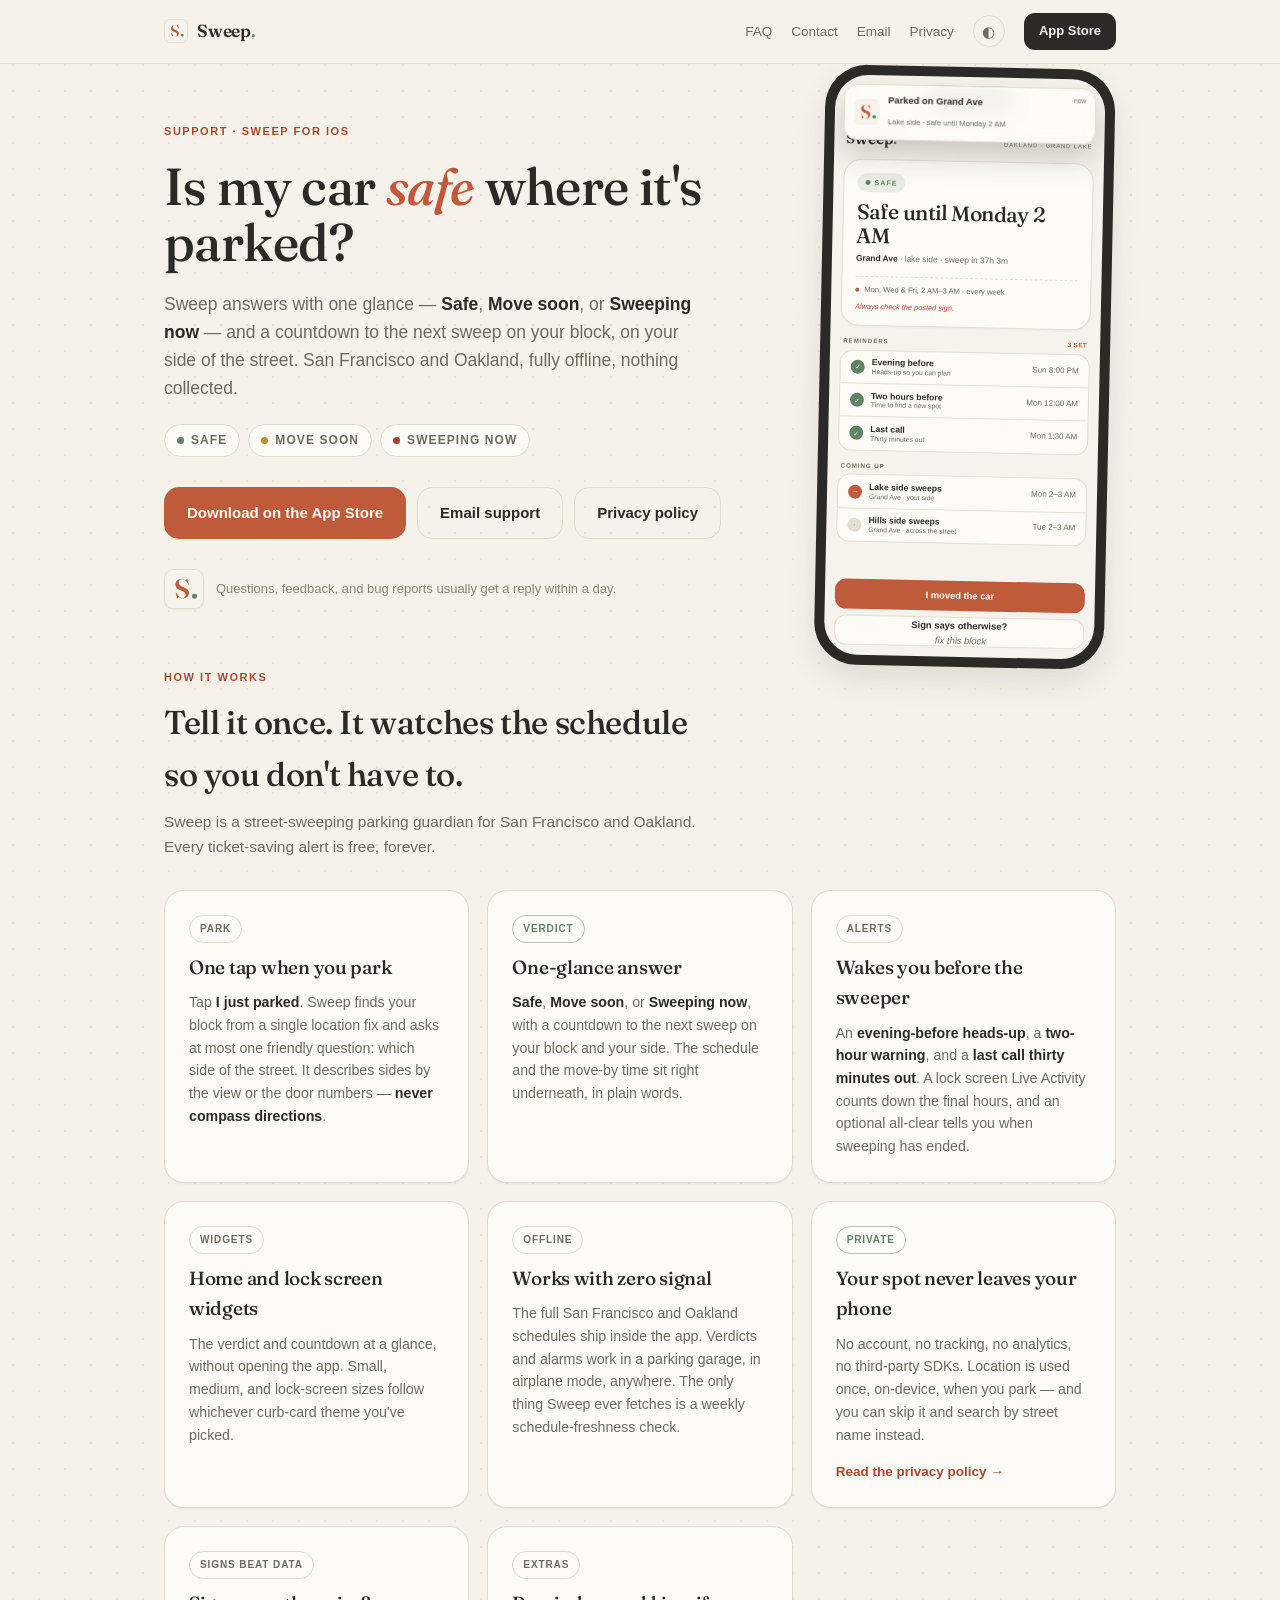
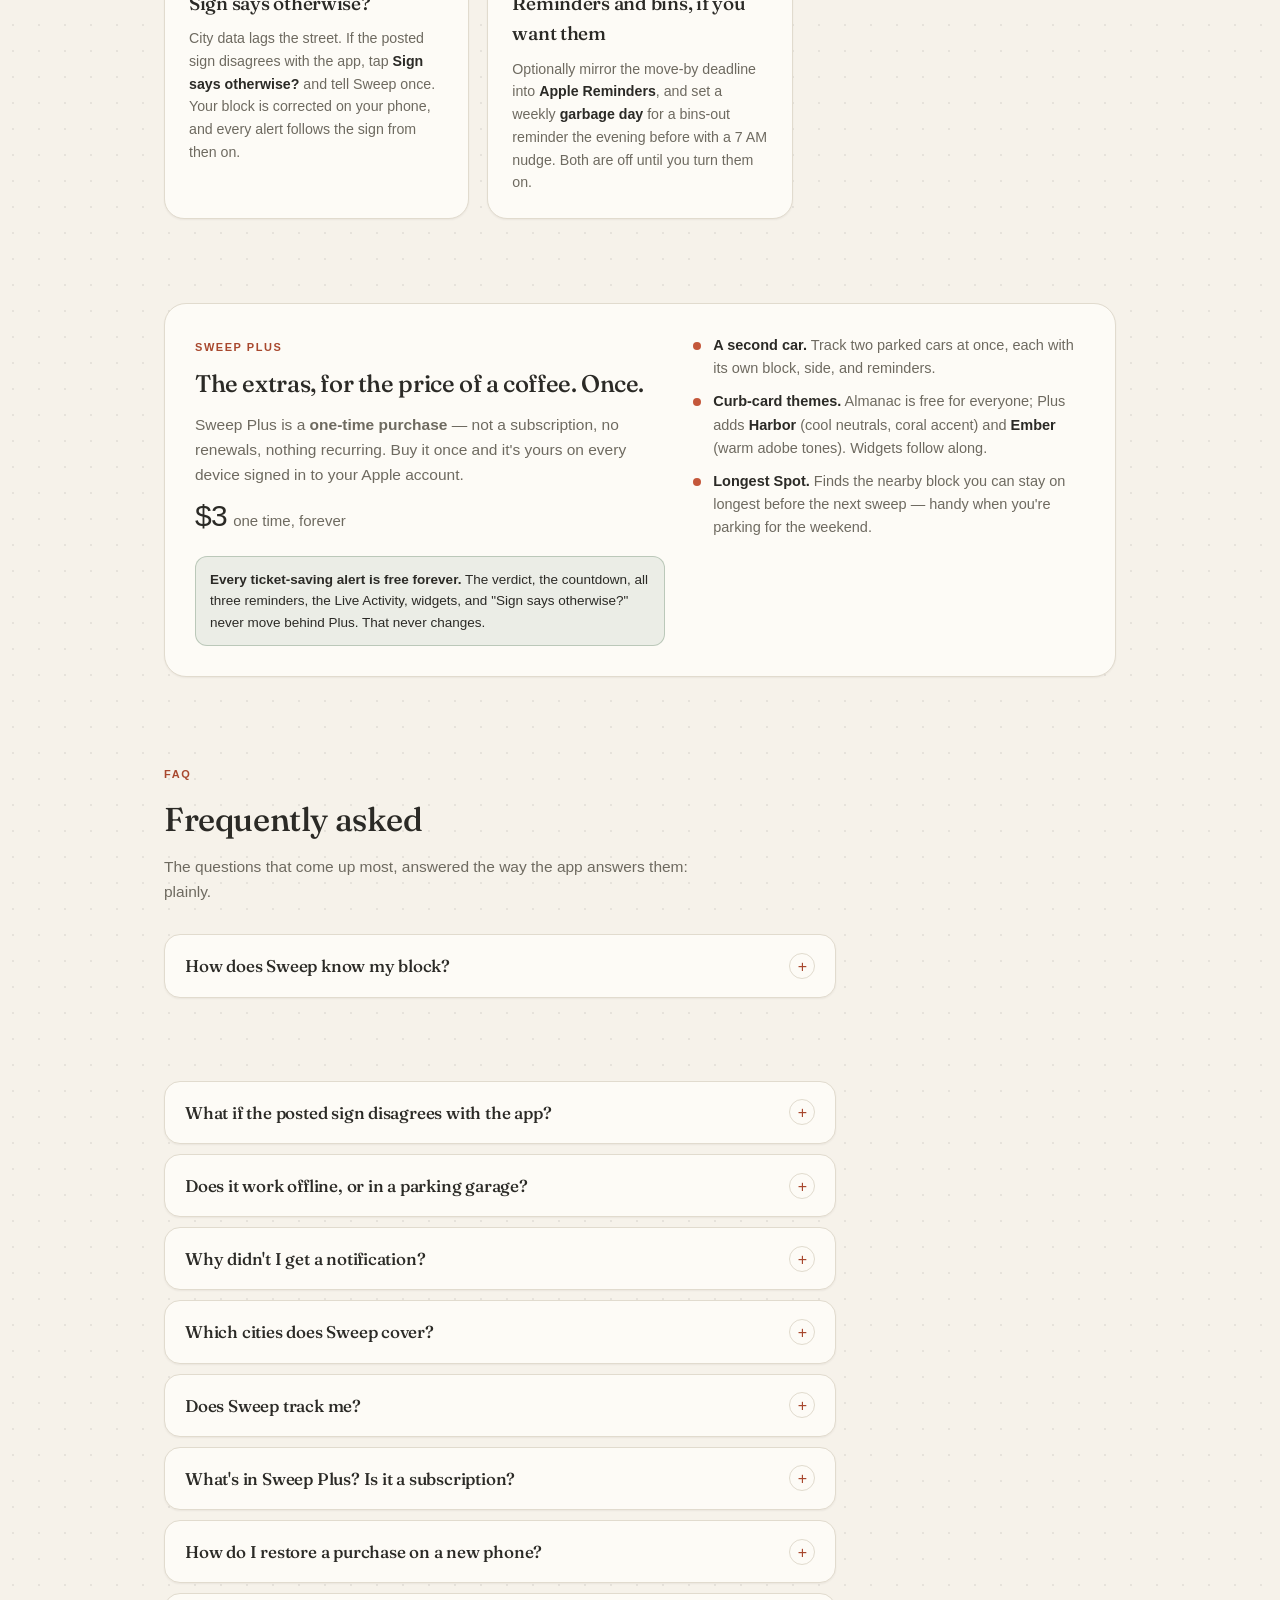
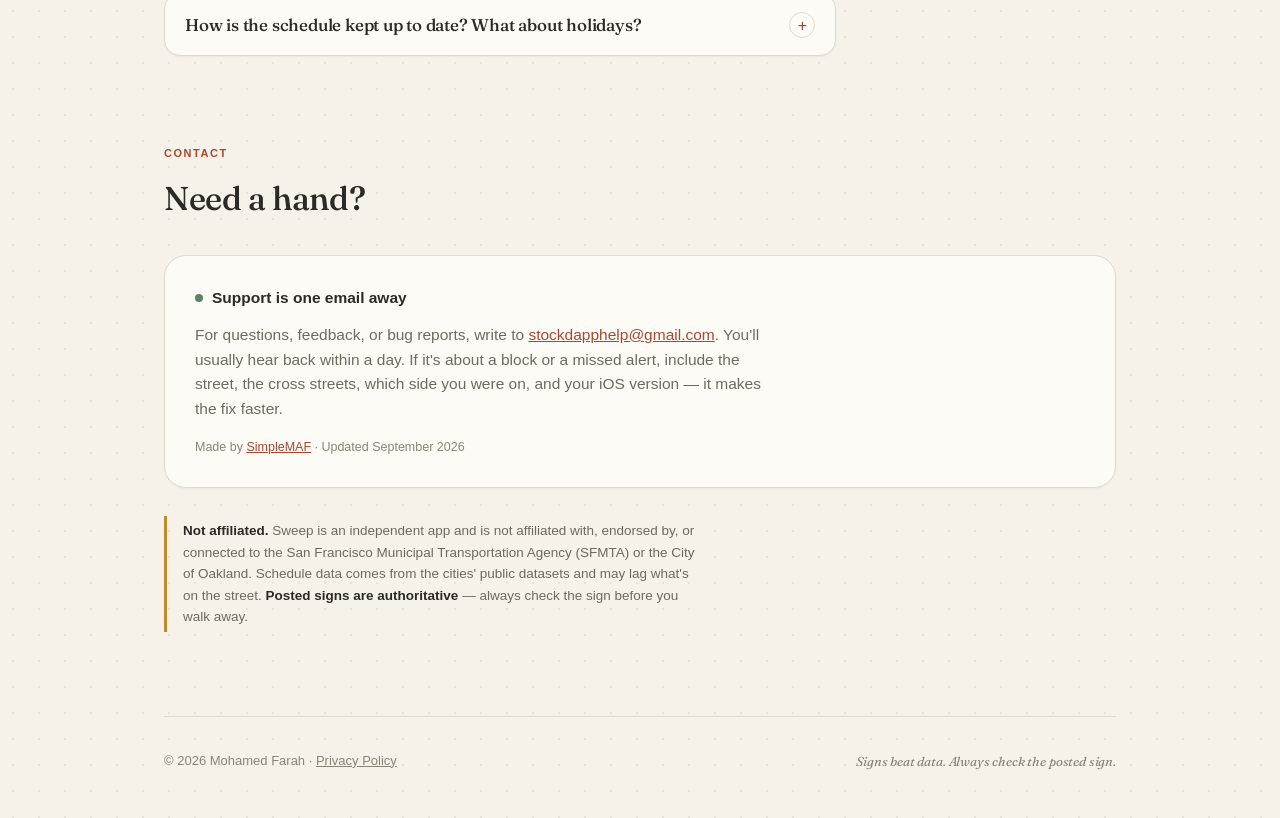
==== commit ca68d35b: "Support email -> stockdapphelp@gmail.com; section spacing fix; phone mockup never hidden Co-Authored" ====
--- a/index.html
+++ b/index.html
@@ -41,7 +41,7 @@
     <div class="nav-links">
       <a href="#faq" class="collapse">FAQ</a>
       <a href="#contact" class="collapse">Contact</a>
-      <a href="mailto:farahmo242@gmail.com" class="collapse">Email</a>
+      <a href="mailto:stockdapphelp@gmail.com" class="collapse">Email</a>
       <a href="privacy.html">Privacy</a>
       <button id="themeBtn" class="theme-btn" type="button" aria-label="Switch theme" title="Theme: follows your system"><span id="themeIcon" aria-hidden="true">◐</span></button>
       <!-- TODO: App Store URL not known yet -->
@@ -64,7 +64,7 @@
       <div class="btn-row">
         <!-- TODO: App Store URL not known yet -->
         <a class="btn btn-clay" href="#" data-todo="appstore" aria-disabled="true" title="App Store listing coming soon">Download on the App&nbsp;Store</a>
-        <a class="btn btn-ghost" href="mailto:farahmo242@gmail.com">Email support</a>
+        <a class="btn btn-ghost" href="mailto:stockdapphelp@gmail.com">Email support</a>
         <a class="btn btn-ghost" href="privacy.html">Privacy policy</a>
       </div>
       <div class="hero-note">
@@ -217,7 +217,7 @@
       <summary class="serif">What if the posted sign disagrees with the app?</summary>
       <div class="answer">
         <p><b>Trust the sign.</b> Signs are what enforcement goes by, and they can change faster than the city's published data. Then tell Sweep: tap <b>Sign says otherwise?</b> on the verdict card, enter what the sign says, and <b>Save what the sign says</b>. Your block is corrected on your phone, alerts are rescheduled to match, and the correction sticks the next time you park there.</p>
-        <p>If you can, email a photo of the sign and the cross streets to <a href="mailto:farahmo242@gmail.com">farahmo242@gmail.com</a> so the underlying data can be checked too.</p>
+        <p>If you can, email a photo of the sign and the cross streets to <a href="mailto:stockdapphelp@gmail.com">stockdapphelp@gmail.com</a> so the underlying data can be checked too.</p>
       </div>
     </details>
     <details>
@@ -283,7 +283,7 @@
   </div>
   <div class="panel" data-reveal>
     <p><span class="pulse"></span><b>Support is one email away</b></p>
-    <p style="color:var(--ink2); max-width:68ch; margin-top:12px">For questions, feedback, or bug reports, write to <a href="mailto:farahmo242@gmail.com">farahmo242@gmail.com</a>. You'll usually hear back within a day. If it's about a block or a missed alert, include the street, the cross streets, which side you were on, and your iOS version — it makes the fix faster.</p>
+    <p style="color:var(--ink2); max-width:68ch; margin-top:12px">For questions, feedback, or bug reports, write to <a href="mailto:stockdapphelp@gmail.com">stockdapphelp@gmail.com</a>. You'll usually hear back within a day. If it's about a block or a missed alert, include the street, the cross streets, which side you were on, and your iOS version — it makes the fix faster.</p>
     <p class="stamp">Made by <a href="https://simplemaf.com">SimpleMAF</a> · Updated September 2026</p>
   </div>
   <div class="disclaimer" data-reveal style="margin-top:28px">
--- a/shared.css
+++ b/shared.css
@@ -199,7 +199,7 @@
 .verdict.now  { --c: var(--rust); }
 
 /* ================= Sections ================= */
-section { padding: 0 0 84px; scroll-margin-top: 68px; }
+section, section.wrap { padding-bottom: 84px; scroll-margin-top: 68px; }
 .section-head { margin-bottom: 30px; max-width: 64ch; }
 h2 { font-size: clamp(25px, 3.7vw, 33px); font-weight: 500; letter-spacing: -0.018em; margin-top: 7px; }
 .section-head p { color: var(--ink2); margin-top: 9px; }
@@ -360,5 +360,5 @@
 
 @media (max-width: 560px) {
   header { padding: 48px 0 40px; }
-  section { padding: 0 0 64px; }
-}
+  section, section.wrap { padding-bottom: 64px; }
+}
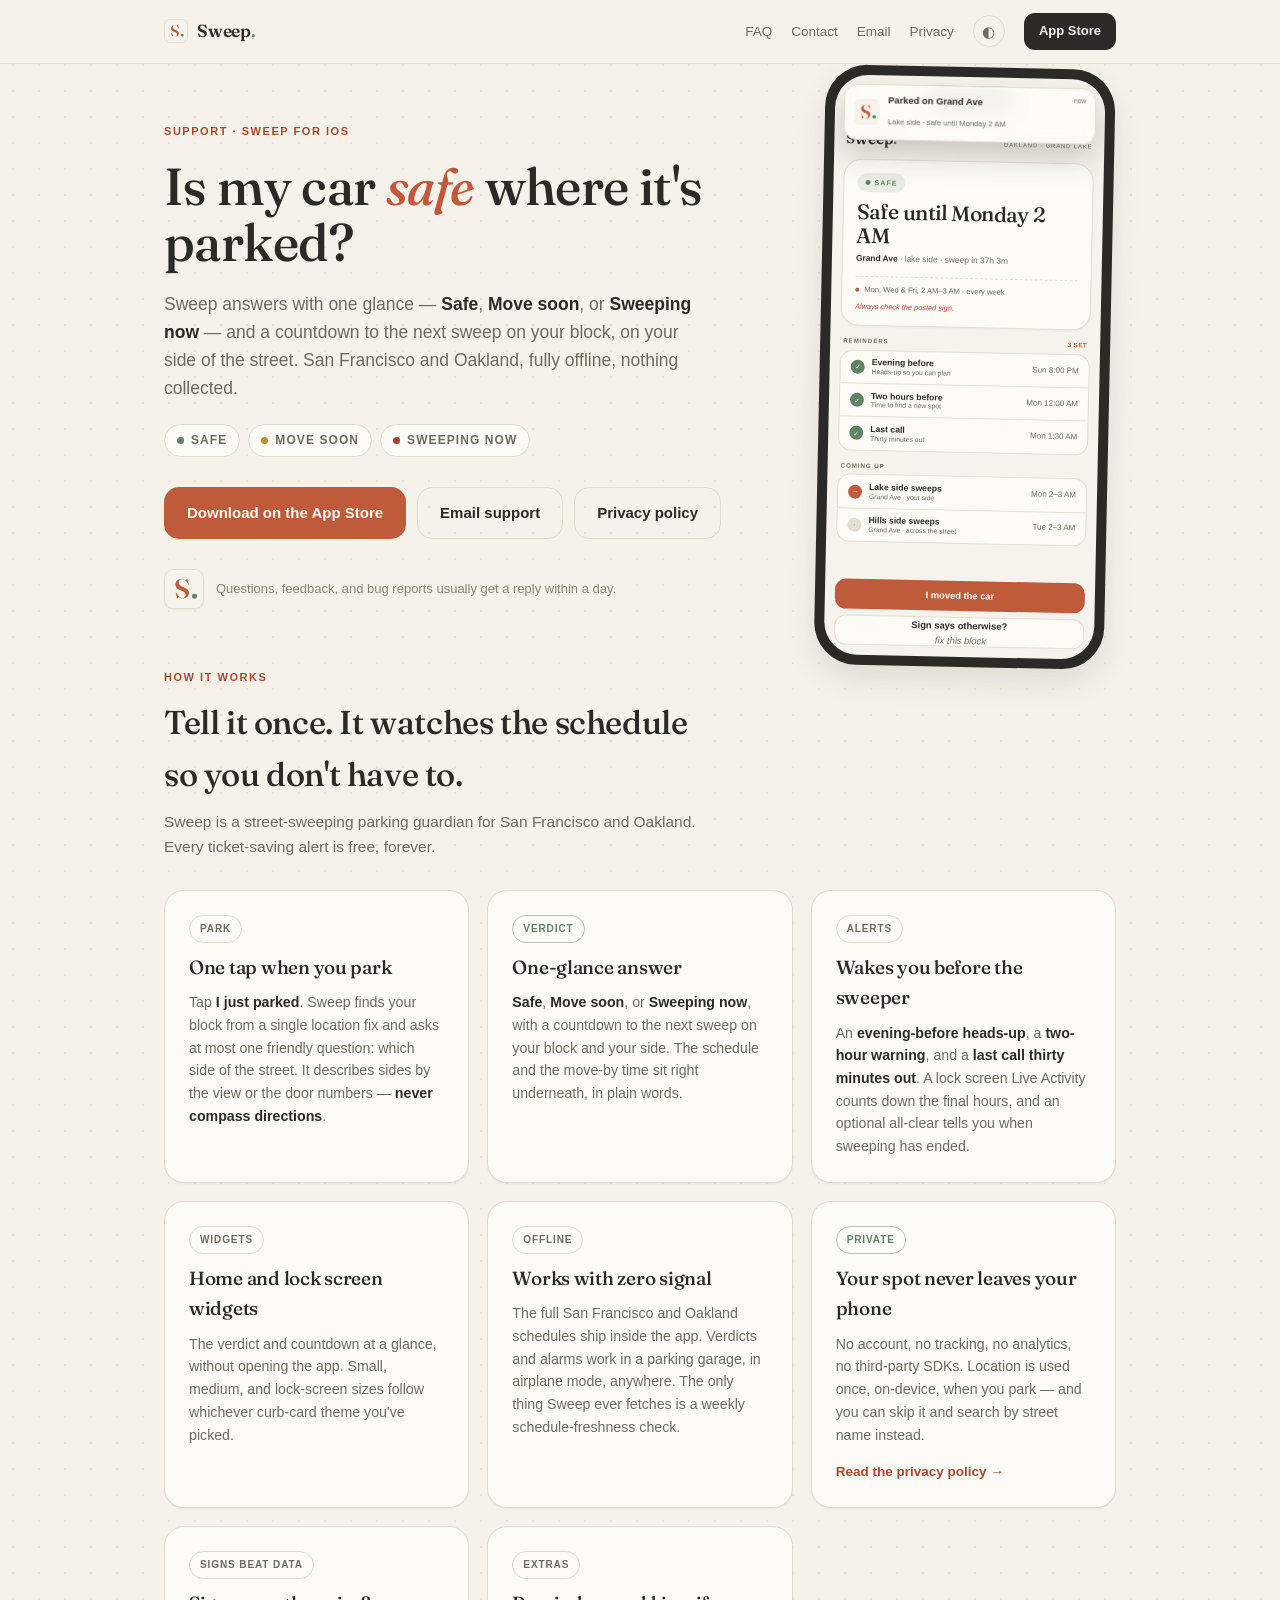
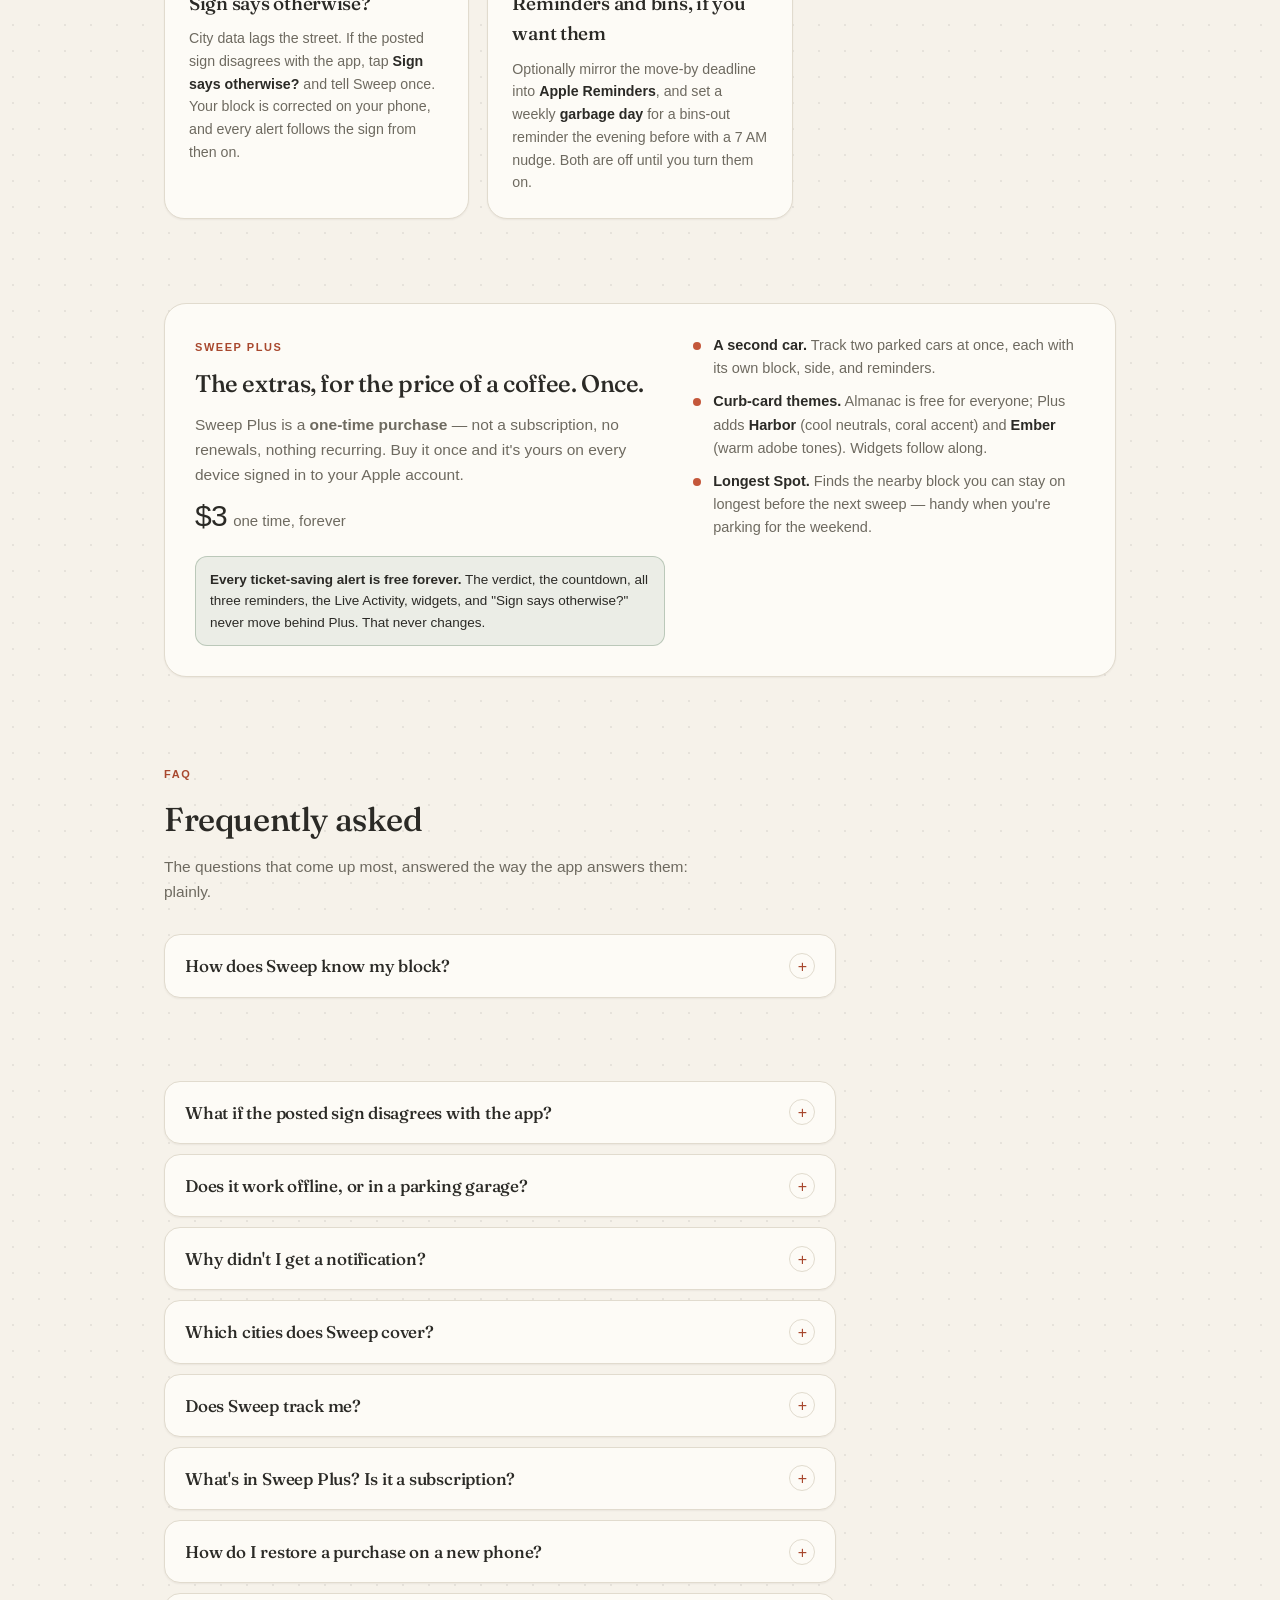
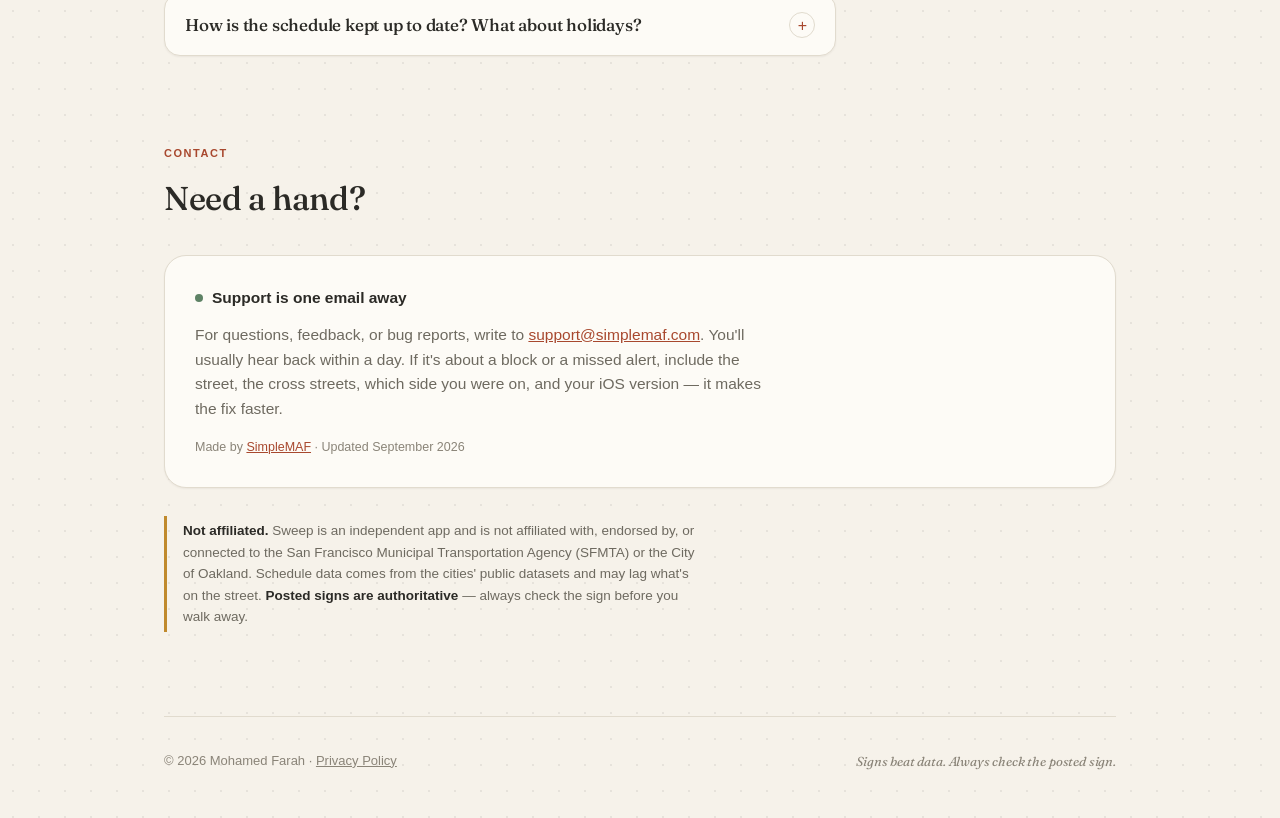
==== commit 274d0720: "Use support@simplemaf.com as the support address Co-Authored-By: Claude Fable 5.1 <noreply@anthropic" ====
--- a/index.html
+++ b/index.html
@@ -41,7 +41,7 @@
     <div class="nav-links">
       <a href="#faq" class="collapse">FAQ</a>
       <a href="#contact" class="collapse">Contact</a>
-      <a href="mailto:stockdapphelp@gmail.com" class="collapse">Email</a>
+      <a href="mailto:support@simplemaf.com" class="collapse">Email</a>
       <a href="privacy.html">Privacy</a>
       <button id="themeBtn" class="theme-btn" type="button" aria-label="Switch theme" title="Theme: follows your system"><span id="themeIcon" aria-hidden="true">◐</span></button>
       <!-- TODO: App Store URL not known yet -->
@@ -64,7 +64,7 @@
       <div class="btn-row">
         <!-- TODO: App Store URL not known yet -->
         <a class="btn btn-clay" href="#" data-todo="appstore" aria-disabled="true" title="App Store listing coming soon">Download on the App&nbsp;Store</a>
-        <a class="btn btn-ghost" href="mailto:stockdapphelp@gmail.com">Email support</a>
+        <a class="btn btn-ghost" href="mailto:support@simplemaf.com">Email support</a>
         <a class="btn btn-ghost" href="privacy.html">Privacy policy</a>
       </div>
       <div class="hero-note">
@@ -217,7 +217,7 @@
       <summary class="serif">What if the posted sign disagrees with the app?</summary>
       <div class="answer">
         <p><b>Trust the sign.</b> Signs are what enforcement goes by, and they can change faster than the city's published data. Then tell Sweep: tap <b>Sign says otherwise?</b> on the verdict card, enter what the sign says, and <b>Save what the sign says</b>. Your block is corrected on your phone, alerts are rescheduled to match, and the correction sticks the next time you park there.</p>
-        <p>If you can, email a photo of the sign and the cross streets to <a href="mailto:stockdapphelp@gmail.com">stockdapphelp@gmail.com</a> so the underlying data can be checked too.</p>
+        <p>If you can, email a photo of the sign and the cross streets to <a href="mailto:support@simplemaf.com">support@simplemaf.com</a> so the underlying data can be checked too.</p>
       </div>
     </details>
     <details>
@@ -243,7 +243,7 @@
     <details>
       <summary class="serif">Which cities does Sweep cover?</summary>
       <div class="answer">
-        <p><b>San Francisco</b> (SFMTA street-sweeping schedule data) and <b>Oakland</b> (City of Oakland GIS). Switch cities in Sweep → Settings → City; switching clears the current parked spot. Other Bay Area cities publish their sweeping data in very different shapes, so they're evaluated one at a time — if you'd like yours next, say so by email.</p>
+        <p><b>San Francisco</b> (SFMTA street-sweeping schedule data) and <b>Oakland</b> (City of Oakland GIS). You never have to pick: Sweep works out the city from where you park, and the street search covers both cities at once. (Settings → City only sets the default and the data notes; switching it by hand clears the current parked spot.) Other Bay Area cities publish their sweeping data in very different shapes, so they're evaluated one at a time — if you'd like yours next, say so by email.</p>
       </div>
     </details>
     <details>
@@ -283,7 +283,7 @@
   </div>
   <div class="panel" data-reveal>
     <p><span class="pulse"></span><b>Support is one email away</b></p>
-    <p style="color:var(--ink2); max-width:68ch; margin-top:12px">For questions, feedback, or bug reports, write to <a href="mailto:stockdapphelp@gmail.com">stockdapphelp@gmail.com</a>. You'll usually hear back within a day. If it's about a block or a missed alert, include the street, the cross streets, which side you were on, and your iOS version — it makes the fix faster.</p>
+    <p style="color:var(--ink2); max-width:68ch; margin-top:12px">For questions, feedback, or bug reports, write to <a href="mailto:support@simplemaf.com">support@simplemaf.com</a>. You'll usually hear back within a day. If it's about a block or a missed alert, include the street, the cross streets, which side you were on, and your iOS version — it makes the fix faster.</p>
     <p class="stamp">Made by <a href="https://simplemaf.com">SimpleMAF</a> · Updated September 2026</p>
   </div>
   <div class="disclaimer" data-reveal style="margin-top:28px">
